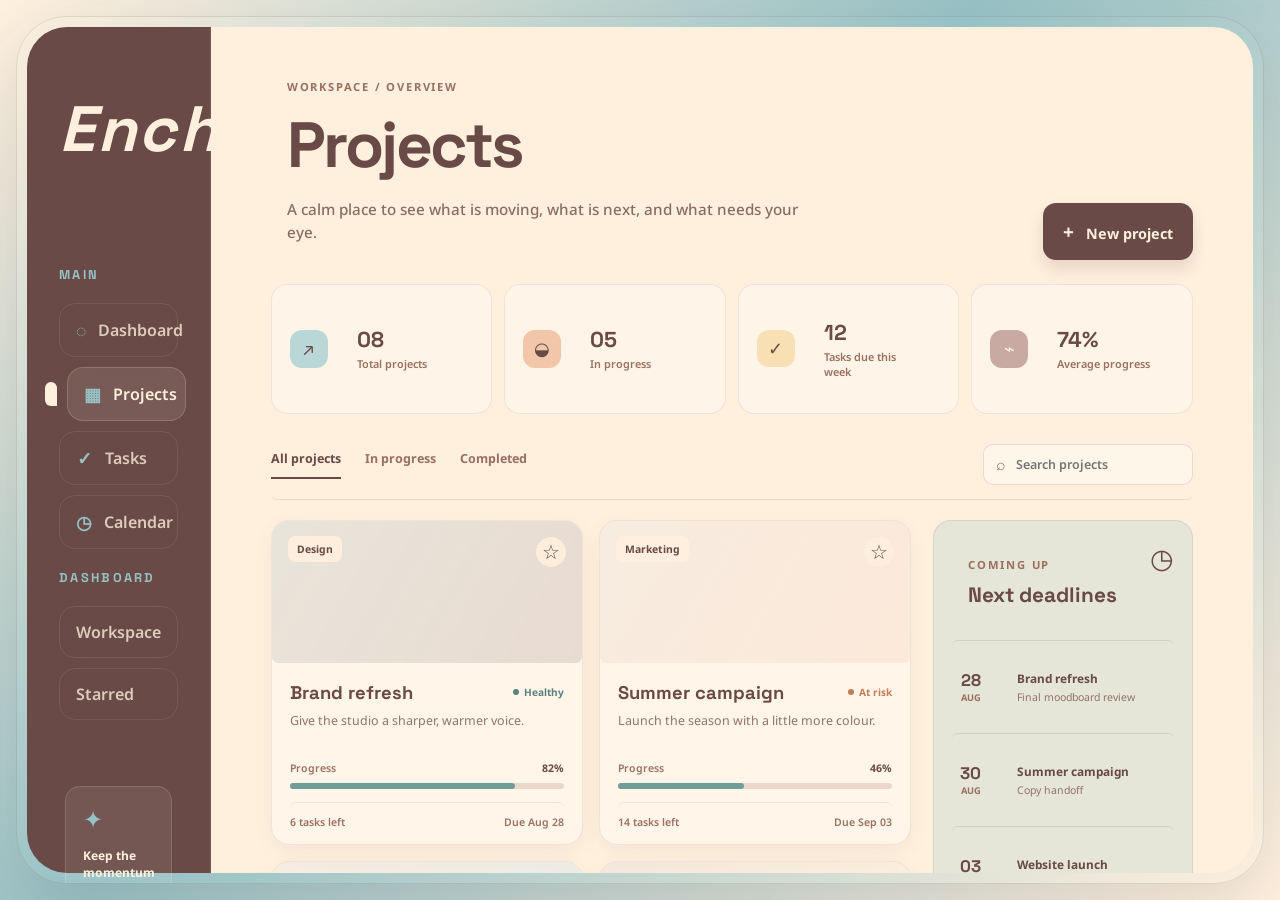
==== projects.html @ 4ddf8b1e "Completed skeleton projects page. Added some js transition effects." ====
<!doctype html>
<html lang="en">
  <head>
    <meta charset="UTF-8" />
    <meta name="viewport" content="width=device-width, initial-scale=1.0" />
    <link rel="stylesheet" type="text/css" href="css/style.css" />
    <link rel="preconnect" href="https://fonts.googleapis.com" />
    <link rel="preconnect" href="https://fonts.gstatic.com" crossorigin />
    <link
      href="https://fonts.googleapis.com/css2?family=Noto+Sans:wght@400;500;600;700&family=Space+Grotesk:wght@400;500;600;700&display=swap"
      rel="stylesheet"
    />
    <title>Projects | Enchante</title>
  </head>
  <body>
    <div class="full-container">
      <div class="nav-bar">
        <div class="logo">
          <h1>Enchante</h1>
        </div>

        <div class="main-navbar">
          <h2>Main</h2>
          <ul class="side-links">
            <li>
              <a href="index.html"><span>◌</span> Dashboard</a>
            </li>
            <li class="active">
              <a href="projects.html"><span>▦</span> Projects</a>
            </li>
            <li>
              <a href="#"><span>✓</span> Tasks</a>
            </li>
            <li>
              <a href="#"><span>◷</span> Calendar</a>
            </li>
          </ul>
          <h2>Dashboard</h2>
          <ul class="side-links">
            <li><a href="#">Workspace</a></li>
            <li><a href="#">Starred</a></li>
          </ul>
        </div>
        <div class="sidebar-note">
          <span class="note-mark">✦</span><strong>Keep the momentum</strong
          ><small>Three deadlines are coming up this week.</small>
        </div>
      </div>

      <main class="main-container projects-page">
        <header class="projects-header">
          <div>
            <p class="eyebrow">Workspace / Overview</p>
            <h1>Projects</h1>
            <p class="header-copy">
              A calm place to see what is moving, what is next, and what needs
              your eye.
            </p>
          </div>
          <button class="primary-action" type="button" id="new-project">
            <span>+</span> New project
          </button>
        </header>
        <section class="project-stats" aria-label="Project summary">
          <div class="stat-item">
            <span class="stat-icon teal">↗</span>
            <div><strong>08</strong><small>Total projects</small></div>
          </div>
          <div class="stat-item">
            <span class="stat-icon peach">◒</span>
            <div><strong>05</strong><small>In progress</small></div>
          </div>
          <div class="stat-item">
            <span class="stat-icon cream">✓</span>
            <div><strong>12</strong><small>Tasks due this week</small></div>
          </div>
          <div class="stat-item">
            <span class="stat-icon brown">⌁</span>
            <div><strong>74%</strong><small>Average progress</small></div>
          </div>
        </section>
        <div class="project-toolbar">
          <div class="filter-tabs" role="tablist" aria-label="Filter projects">
            <button
              class="filter-tab is-selected"
              data-filter="all"
              type="button"
            >
              All projects</button
            ><button class="filter-tab" data-filter="active" type="button">
              In progress</button
            ><button class="filter-tab" data-filter="completed" type="button">
              Completed
            </button>
          </div>
          <label class="search-box"
            ><span>⌕</span
            ><input
              id="project-search"
              type="search"
              placeholder="Search projects"
              aria-label="Search projects"
          /></label>
        </div>
        <div class="projects-layout">
          <section class="project-grid" id="project-grid" aria-label="Projects">
            <article
              class="project-card"
              data-status="active"
              data-name="Brand refresh"
            >
              <div class="card-image image-brand">
                <span class="card-tag">Design</span
                ><button
                  class="star-button"
                  type="button"
                  aria-label="Star Brand refresh"
                >
                  ☆
                </button>
              </div>
              <div class="card-content">
                <div class="card-title-row">
                  <h2>Brand refresh</h2>
                  <span class="health-dot healthy">Healthy</span>
                </div>
                <p>Give the studio a sharper, warmer voice.</p>
                <div class="progress-meta">
                  <span>Progress</span><strong>82%</strong>
                </div>
                <div class="progress-track">
                  <span style="width: 82%"></span>
                </div>
                <div class="card-footer">
                  <span>6 tasks left</span><span>Due Aug 28</span>
                </div>
              </div>
            </article>
            <article
              class="project-card"
              data-status="active"
              data-name="Summer campaign"
            >
              <div class="card-image image-summer">
                <span class="card-tag">Marketing</span
                ><button
                  class="star-button"
                  type="button"
                  aria-label="Star Summer campaign"
                >
                  ☆
                </button>
              </div>
              <div class="card-content">
                <div class="card-title-row">
                  <h2>Summer campaign</h2>
                  <span class="health-dot at-risk">At risk</span>
                </div>
                <p>Launch the season with a little more colour.</p>
                <div class="progress-meta">
                  <span>Progress</span><strong>46%</strong>
                </div>
                <div class="progress-track">
                  <span style="width: 46%"></span>
                </div>
                <div class="card-footer">
                  <span>14 tasks left</span><span>Due Sep 03</span>
                </div>
              </div>
            </article>
            <article
              class="project-card"
              data-status="completed"
              data-name="Team offsite"
            >
              <div class="card-image image-offsite">
                <span class="card-tag">Personal Project</span
                ><button
                  class="star-button"
                  type="button"
                  aria-label="Star Team offsite"
                >
                  ☆
                </button>
              </div>
              <div class="card-content">
                <div class="card-title-row">
                  <h2>Algorithm Visualiser</h2>
                  <span class="health-dot complete">Complete</span>
                </div>
                <p>A thoughtful day away from the usual desk.</p>
                <div class="progress-meta">
                  <span>Progress</span><strong>100%</strong>
                </div>
                <div class="progress-track">
                  <span style="width: 100%"></span>
                </div>
                <div class="card-footer">
                  <span>All tasks done</span><span>Finished Aug 12</span>
                </div>
              </div>
            </article>
            <article
              class="project-card"
              data-status="active"
              data-name="Website launch"
            >
              <div class="card-image image-web">
                <span class="card-tag">Product</span
                ><button
                  class="star-button"
                  type="button"
                  aria-label="Star Website launch"
                >
                  ☆
                </button>
              </div>
              <div class="card-content">
                <div class="card-title-row">
                  <h2>Website launch</h2>
                  <span class="health-dot healthy">Healthy</span>
                </div>
                <p>Make the new home for Enchante feel alive.</p>
                <div class="progress-meta">
                  <span>Progress</span><strong>68%</strong>
                </div>
                <div class="progress-track">
                  <span style="width: 68%"></span>
                </div>
                <div class="card-footer">
                  <span>9 tasks left</span><span>Due Sep 14</span>
                </div>
              </div>
            </article>
          </section>
          <aside class="deadline-panel">
            <div class="deadline-heading">
              <div>
                <p class="eyebrow">Coming up</p>
                <h2>Next deadlines</h2>
              </div>
              <span class="calendar-mark">◷</span>
            </div>
            <div class="deadline-item">
              <time>28 <small>Aug</small></time>
              <div>
                <strong>Brand refresh</strong>
                <span>Final moodboard review</span>
              </div>
            </div>
            <div class="deadline-item">
              <time>30 <small>Aug</small></time>
              <div>
                <strong>Summer campaign</strong>
                <span>Copy handoff</span>
              </div>
            </div>
            <div class="deadline-item">
              <time>03 <small>Sep</small></time>
              <div>
                <strong>Website launch</strong>
                <span>QA sign-off</span>
              </div>
            </div>
            <a class="calendar-link" href="#">Open calendar <span>→</span></a>
          </aside>
        </div>
      </main>
    </div>
    <script src="js/page-transition.js"></script>
    <script src="js/projects.js"></script>
  </body>
</html>
---- css/style.css ----
/* COLOURS */

:root {
    --page-bg-start: #fff0de;
    --page-bg-end: #96C1C5;
    --shell-bg: rgba(255, 240, 222, 0.58);
    --sidebar-start: #694a47;
    --sidebar-end: #694a47;
    --sidebar-accent: #96C1C5;
    --sidebar-text: #fff0de;
    --sidebar-muted: rgba(255, 240, 222, 0.78);
    --main-bg: #fff0de;
    --main-text: #694a47;
    --panel-lavender: linear-gradient(135deg, #96C1C5 0%, #fff0de 100%);
    --panel-sky: linear-gradient(135deg, #96C1C5 0%, #fff0de 100%);
    --panel-peach: linear-gradient(135deg, #fff0de 0%, #96C1C5 100%);
    --panel-mint: linear-gradient(135deg, #96C1C5 0%, #fff0de 100%);
    --panel-gold: linear-gradient(135deg, #fff0de 0%, #96C1C5 100%);
}

* {
    box-sizing: border-box;
}

body {
    background: linear-gradient(135deg, var(--page-bg-start) 0%, var(--page-bg-end) 45%, #fff0de 100%);
    font-family: "Space Grotesk", sans-serif;
    margin: 0;
    display: flex;
    justify-content: center;
    align-items: center;
    height: 100vh;
    overflow: hidden;
    color: var(--main-text);
}

h1 {
    margin: 10px 10px 0px 60px;
    font-size: 30px;
    color: var(--main-text);
    font-style: italic;
}

h2 {
    color: var(--main-text);
    margin: 0px 10px 40px 60px;
    font-size: 60px;
}
div {
    padding: 16px;
    border-radius: 6px;
    color: var(--main-text);
}

/* NAVIGATION BAR */

.nav-bar ul {
    list-style-type: none;
    margin: 0;
    padding: 0;
}

.nav-bar li {
    list-style: none;
    display: flex;
    flex-direction: column;
    gap: 10px;
    margin-bottom: 24px;
}

a {
    text-decoration: none;
}

.nav-bar {
    background: linear-gradient(180deg, var(--sidebar-start), var(--sidebar-end));
    flex: 0 0 15%;
    min-width: 0;
    display: flex;
    flex-direction: column;
    gap: 30px;
    border-radius: 40px 0 0 40px;
    border-right: 1px solid rgba(255, 240, 222, 0.08);
    box-shadow: inset -1px 0 0 rgba(255, 240, 222, 0.04);
    font-size: 1.5rem;
}

.nav-bar h1,
.nav-bar h2 {
    margin: 0;
    margin-bottom: 20px;
    color: var(--sidebar-text);
}

.nav-bar h1 {
    margin-top: 35px;
    margin-bottom: 30px;
    font-size: 4rem;
    line-height: 1.1;
    letter-spacing: 0.04em;
    padding: 0;
}

.nav-bar h2 {
    margin-top: 10px;
    font-size: 0.8rem;
    text-transform: uppercase;
    letter-spacing: 0.18em;
    color: var(--sidebar-accent);
}

.nav-bar a,
.nav-bar ul,
.nav-bar li {
    color: var(--sidebar-muted);
}

.nav-bar ul ul {
    display: block;
    width: 100%;
    background: rgba(255, 240, 222, 0.06);
    border: 1px solid rgba(255, 240, 222, 0.1);
    border-radius: 16px;
    padding: 14px 16px;
    color: var(--sidebar-muted);
    backdrop-filter: blur(10px);
    transition: transform 160ms ease, background-color 160ms ease, border-color 160ms ease;
}

.nav-bar ul {
    margin-bottom: 20px;
}

.nav-bar a {
    display: inline-block;
    margin-left: 10px;
    transition: all ease 0.3s;
}

.nav-bar a:hover {
    border-color: rgba(255, 240, 222, 0.18);
    transform: translateX(12px);
    font-weight: 700;
}

.nav-bar ul ul a {
    display: block;
    width: 100%;
    color: inherit;
    font-weight: 600;
}

.nav-bar img {
    width: 1vw;
    margin-right: 10px;
    border-radius: 50%;
    object-fit: cover;
}

.side-links { 
    margin: 0 0 20px; 
    padding: 0 22px; 
    list-style: none; 
}

.side-links li { 
    margin: 0 0 10px; 
    padding: 0; 
}

.side-links a { 
    display: flex; 
    align-items: center; 
    gap: 12px; 
    width: 100%;
    margin: 0; 
    position: relative;
    padding: 14px 16px; 
    border: 1px solid rgba(255, 240, 222, 0.1); 
    border-radius: 16px; 
    color: var(--sidebar-muted); 
    font: 600 .82rem "Noto Sans", sans-serif; 
    backdrop-filter: blur(10px);
    transition: transform 160ms ease, background-color 160ms ease, border-color 160ms ease;
    font-size: 1rem;
}

.side-links a span { 
    width: 17px; 
    color: #96c1c5; 
    font-size: 1.1rem; 
    text-align: center; 
}

.side-links a b { 
    margin-left: auto; 
    color: #96c1c5; 
    font-size: 1rem; 
}

.side-links li.active a,
.side-links a:hover { 
    border-color: rgba(255, 240, 222, .18); 
    background: rgba(255, 240, 222, .1);
    color: #fff0de; 
    transform: translateX(8px); 
}

.side-links li.active a::before {
    position: absolute;
    top: 50%;
    left: -23px;
    width: 12px;
    height: 24px;
    border-radius: 24px 24px 0;
    background: var(--sidebar-text);
    content: "";
    transform: translateY(-50%);
    animation: active-nav-indicator 280ms ease-out both;
}

@keyframes active-nav-indicator {
    from {
        opacity: 0;
        transform: translate(-8px, -50%);
    }
    to {
        opacity: 1;
        transform: translate(0, -50%);
    }
}

/* CONTAINERS */

.full-container {
    color: var(--main-text);
    display: flex;
    align-items: stretch;
    width: min(2500px, calc(100vw - 32px));
    height: min(1200px, calc(100vh - 32px));
    min-width: 0;
    min-height: 0;
    padding: 10px;
    border-radius: 50px;
    overflow: hidden;
    box-shadow: 0 25px 60px rgba(105, 74, 71, 0.12);
    border: 1px solid rgba(105, 74, 71, 0.15);
}

@keyframes page-enter {
    from {
        opacity: 0;
        transform: translateY(12px);
    }
    to {
        opacity: 1;
        transform: translateY(0);
    }
}

@keyframes page-exit {
    from {
        opacity: 1;
        transform: translateY(0);
    }
    to {
        opacity: 0;
        transform: translateY(-8px);
    }
}

@media (prefers-reduced-motion: reduce) {
    .main-container,
    body.is-leaving .main-container {
        animation: none;
    }
}

.main-container {
    background: linear-gradient(180deg, var(--main-bg) 0%, #fff0de 100%);
    flex: 1;
    min-width: 0;
    display: flex;
    flex-direction: column;
    border-radius: 0 40px 40px 0;
    min-height: 0;
    overflow-y: auto;
    overflow-x: hidden;
    scrollbar-width: none;
    -ms-overflow-style: none;
    animation: page-enter 420ms ease-out both;
}

body.is-leaving .main-container {
    animation: page-exit 220ms ease-in both;
}

.main-container::-webkit-scrollbar {
    display: none;
}

.content-page {
    display: flex;
    flex-direction: column;
    flex: none;
    min-height: 0;
    gap: 10px;
    padding-bottom: 16px;
}

/* PROJECTS IMAGE SCROLL */

.projects-scroll {
    display: flex;
    position: relative;
    align-items: stretch;
    overflow: hidden;
    margin-right: auto;
    margin-left: auto;
    background: var(--panel-lavender);
    height: 29vh;
    width: 95%;
    border-radius: 40px;
    margin-bottom: 30px;
    box-shadow: inset 0 1px 0 rgba(255, 240, 222, 0.35);
}

.projects-slide {
    position: absolute;
    inset: 0;
    width: 100%;
    height: 100%;
    object-fit: cover;
    opacity: 0;
    pointer-events: none;
    transform: translateX(15px);
    transition: opacity 550ms ease, transform 700ms ease;
}

.projects-slide.is-active {
    opacity: 1;
    pointer-events: auto;
    transform: scale(1);
}

.scroll-left,
.scroll-right {
    position: absolute;
    top: 50%;
    z-index: 1;
    display: grid;
    place-items: center;
    width: clamp(36px, 4vw, 52px);
    aspect-ratio: 1;
    padding: 0;
    border: 1px solid rgba(255, 240, 222, 0.75);
    border-radius: 50%;
    background: rgba(105, 74, 71, 0.82);
    box-shadow: 0 8px 18px rgba(105, 74, 71, 0.22);
    color: #fff0de;
    cursor: pointer;
    transform: translateY(-50%);
    transition: background-color 160ms ease, box-shadow 160ms ease, transform 160ms ease;
}

.scroll-left {
    left: 18px;
}

.scroll-right {
    right: 18px;
}

.scroll-left::before,
.scroll-right::before {
    width: 10px;
    height: 10px;
    border-top: 2px solid currentColor;
    border-right: 2px solid currentColor;
    content: "";
}

.scroll-left::before {
    transform: translateX(2px) rotate(-135deg);
}

.scroll-right::before {
    transform: translateX(-2px) rotate(45deg);
}

.scroll-left:hover,
.scroll-right:hover {
    background: #694a47;
    box-shadow: 0 10px 22px rgba(105, 74, 71, 0.32);
    transform: translateY(-50%) scale(1.06);
}

.scroll-left:focus-visible,
.scroll-right:focus-visible {
    outline: 3px solid #96c1c5;
    outline-offset: 3px;
}

.activity-bar {
    display: flex;
    margin-right: auto;
    margin-left: auto;
    height: 50vh;
    width: 95%;
    border-radius: 40px;
    margin-bottom: 30px;
}

.task-list {
    display: flex;
    margin-right: 70px;
    margin-left: auto;
    background: var(--panel-peach);
    width: 25%;
    min-height: 0;
    border-radius: 40px;
    box-shadow: inset 0 1px 0 rgba(255, 240, 222, 0.35);
}

.productivity {
    display: flex;
    margin-right: auto;
    margin-left: auto;
    background: var(--panel-mint);
    width: 95%;
    min-height: 0;
    border-radius: 40px;
    box-shadow: inset 0 1px 0 rgba(255, 255, 255, 0.35);
}

/*PROJECTS*/

.project-progress {
    display: flex;
    justify-content: center;
    align-items: center;
    gap: 30px;
    margin-right: auto;
    margin-left: auto;
    margin-bottom: 30px;
    background: var(--panel-sky);
    height: 42vh;
    width: 95%;
    min-height: 0;
    border-radius: 40px;
    box-shadow: inset 0 1px 0 rgba(255, 255, 255, 0.35);
}

.projects {
    width: 45%;
    height: 100%;
    min-width: 0;
    display: flex;
    flex-direction: column;
    align-items: center;
    justify-content: center;
    border-radius: 25px;
    margin: 0;
}

.projects-list {
    display: flex;
    flex: 1;
    justify-content: center;
    align-items: center;
    gap: 20px;
    margin: 0 auto;
    width: 100%;
    height: 100%;
    min-height: 0;
    min-width: 0;
    padding: 20px;
    overflow: visible;
}

.project {
    flex: 1 1 0;
    min-width: 0;
    height: 100%;
    position: relative;
    left: 0px;
    background: rgba(255, 240, 222, 0.35);
    border-radius: 24px;
    backdrop-filter: blur(12px);
    transition: 0.5s ease-in-out;
    padding: 5px;
}

.project:not(:first-child){
    margin-left: -50px;
}

.project:hover {
    transform: translateY(-20px);
}

.project:hover ~ .project {
    left: 50px;
}

.project img {
    width: 100%;
    height: 100%;
    display: block;
    border-radius: inherit;
    object-fit: cover;
}

.view-more {
    background-color: #694a47;
    border: none;
    border-radius: 25px;
    width: 100%;
    color: #fff0de;
    padding: 15px 32px;
    text-align: center;
    text-decoration: none;
    display: inline-block;
    font-size: 16px;
    cursor: pointer;
    transition: 0.8s;
}

.view-more:hover {
    transform: scale(1.05);
}

/*CALENDAR*/

.calendar {
    background-color: #96c1c595;
    width: 85%;
    height: 100%;
    display: flex;
    flex-direction: column;
    align-items: stretch;
    gap: 8px;
    min-width: 0;
    overflow: hidden;
    border-radius: 25px;
    backdrop-filter: blur(100px);
    box-shadow: 0 2px 8px rgba(0, 0, 0, 0.1);
}

.calendar h2 {
        margin: 0;
        padding: 4px 8px 0;
        font-size: clamp(22px, 2vw, 30px);
        line-height: 1.1;
}

.calendar-header {
        display: flex;
        justify-content: space-between;
        align-items: center;
        gap: 12px;
        padding: 4px 8px 10px;
}

.calendar-header button {
        display: grid;
        place-items: center;
        width: 34px;
        height: 34px;
        padding: 0;
        border: 1px solid rgba(105, 74, 71, 0.25);
        border-radius: 50%;
        background-color: rgba(255, 240, 222, 0.5);
        color: var(--main-text);
        font-size: 1.5em;
        line-height: 1;
        cursor: pointer;
        transition: background-color 160ms ease, transform 160ms ease;
}

.calendar-header button:hover {
        background-color: #fff0de;
        transform: scale(1.08);
}

.calendar-header button:focus-visible {
        outline: 3px solid #96c1c5;
        outline-offset: 2px;
}

#month-year {
        flex: 1;
        color: var(--main-text);
        font-size: 1.2em;
        font-weight: bold;
        text-align: center;
}

.calendar-body {
        flex: 1;
        min-height: 0;
        display: flex;
        flex-direction: column;
        gap: 4px;
}

.calendar-weekdays,
.calendar-dates {
        display: grid;
        grid-template-columns: repeat(7, minmax(0, 1fr));
        gap: 4px;
}

.calendar-weekdays {
        color: var(--main-text);
}

.calendar-weekdays div,
.calendar-dates div {
        display: grid;
        place-items: center;
        min-width: 0;
        min-height: 32px;
        padding: 4px;
        text-align: center;
}

.calendar-weekdays div {
        font-size: 0.75rem;
        font-weight: bold;
        text-transform: uppercase;
}

.calendar-dates div {
        border-radius: 9999px;
        color: var(--main-text);
        cursor: pointer;
        transition: background-color 160ms ease, color 160ms ease, transform 160ms ease;
}

.calendar-dates div:hover {
        background-color: rgba(255, 240, 222, 0.7);
        transform: scale(1.08);
        font-weight: bold;
}

.current-date {
        background-color: #694a47;
        color: #fff0de !important;
}

/* PROJECTS PAGE */
.projects-page {  
    padding: 36px clamp(28px, 5vw, 60px) 42px;
}

.projects-header { 
    display: flex; 
    align-items: flex-end; 
    justify-content: space-between; 
    gap: 20px;
    padding: 0 0 24px;
}

.projects-header h1 { 
    margin: 0; 
    font-size: clamp(42px, 5vw, 68px); 
    font-style: normal; 
    letter-spacing: -0.04em; 
}

.eyebrow {
    margin: 0 0 10px; 
    color: #9a7060; 
    font: 700 0.7rem "Noto Sans", sans-serif; 
    letter-spacing: 0.16em; 
    text-transform: uppercase; 
}

.header-copy { 
    max-width: 540px; 
    margin: 12px 0 0; 
    color: #8b6c62; 
    font: 500 0.95rem "Noto Sans", sans-serif; 
    line-height: 1.5; 
}

.primary-action {
    border: 0;
    border-radius: 13px;
    padding: 15px 20px;
    background: #694a47;
    color: #fff0de;
    font: 700 0.9rem "Noto Sans", sans-serif;
    cursor: pointer;
    box-shadow: 0 9px 16px rgba(105, 74, 71, 0.16);
    transition: transform 160ms ease, background-color 160ms ease;
}

.primary-action span {
    margin-right: 8px;
    font-size: 1.2rem;
}

.primary-action:hover {
    background: #4f3836;
    transform: translateY(-2px);
}

.project-stats {
    display: grid;
    grid-template-columns: repeat(4, 1fr);
    gap: 12px;
    padding: 0;
}

.stat-item {
    display: flex;
    align-items: center;
    gap: 13px;
    min-width: 0;
    padding: 18px;
    border: 1px solid rgba(105, 74, 71, 0.1);
    border-radius: 16px;
    background: rgba(255, 255, 255, 0.3);
}

.stat-icon {
    display: grid;
    place-items: center;
    width: 38px;
    aspect-ratio: 1;
    border-radius: 12px;
    font-size: 1.15rem;
}

.stat-icon.teal { background: #b8d7d6; }
.stat-icon.peach { background: #f1c6a9; }
.stat-icon.cream { background: #f8dfb4; }
.stat-icon.brown { background: #c8aaa2; color: #fff0de; }

.stat-item strong {
    display: block;
    font-size: 1.35rem;
}

.stat-item small {
    display: block;
    margin-top: 3px;
    color: #9a7060;
    font: 600 0.68rem "Noto Sans", sans-serif;
}

.project-toolbar {
    display: flex;
    align-items: center;
    justify-content: space-between;
    gap: 20px;
    margin-top: 30px;
    padding: 0 0 14px;
    border-bottom: 1px solid rgba(105, 74, 71, 0.14);
}

.filter-tabs {
    display: flex;
    gap: 24px;
    padding: 0;
}

.filter-tab {
    padding: 0 0 10px;
    border: 0;
    border-bottom: 2px solid transparent;
    background: transparent;
    color: #9a7060;
    font: 700 0.78rem "Noto Sans", sans-serif;
    cursor: pointer;
}

.filter-tab.is-selected {
    border-color: #694a47;
    color: #694a47;
}

.search-box {
    display: flex;
    align-items: center;
    gap: 8px;
    width: 210px;
    padding: 9px 12px;
    border: 1px solid rgba(105, 74, 71, 0.16);
    border-radius: 10px;
    background: rgba(255, 255, 255, 0.38);
    color: #9a7060;
}

.search-box input {
    width: 100%;
    border: 0;
    outline: 0;
    background: transparent;
    color: #694a47;
    font: 600 0.78rem "Noto Sans", sans-serif;
}

.projects-layout {
    display: grid;
    grid-template-columns: minmax(0, 1fr) 260px;
    gap: 22px;
    padding: 20px 0 0;
}

.project-grid {
    display: grid;
    grid-template-columns: repeat(2, minmax(0, 1fr));
    gap: 16px;
    padding: 0;
}

.project-card {
    overflow: hidden;
    padding: 0;
    border: 1px solid rgba(105, 74, 71, 0.1);
    border-radius: 18px;
    background: rgba(255, 255, 255, 0.34);
    box-shadow: 0 7px 20px rgba(105, 74, 71, 0.06);
    transition: transform 180ms ease, box-shadow 180ms ease;
}

.project-card:hover {
    transform: translateY(-4px);
    box-shadow: 0 14px 26px rgba(105, 74, 71, 0.12);
}

.project-card.is-hidden { display: none; }

.card-image { 
    position: relative; 
    height: 142px; 
    padding: 16px; 
    background-position: center; 
    background-size: cover; 
}

.image-brand { background-image: linear-gradient(120deg, rgba(32,81,83,.1), rgba(105,74,71,.15)), url("https://i.pinimg.com/1200x/4d/a8/8a/4da88ac28f09584d862c5d58a4914dc8.jpg"); }

.image-summer { background-image: linear-gradient(120deg, rgba(105,74,71,.05), rgba(241,198,169,.25)), url("https://i.pinimg.com/1200x/3f/1d/a2/3f1da28095b03da87e88a4c08e116edd.jpg"); }

.image-offsite { background-image: linear-gradient(120deg, rgba(105,74,71,.05), rgba(184,215,214,.3)), url("https://i.pinimg.com/1200x/da/d6/c2/dad6c23134a8ae50de1480d352b40e4c.jpg"); }

.image-web { background-image: linear-gradient(120deg, rgba(105,74,71,.08), rgba(248,223,180,.25)), url("https://i.pinimg.com/1200x/86/73/c0/8673c0c52bfc2dbbfa73da1199c4f0ef.jpg"); }

.card-tag { 
    padding: 6px 9px; 
    border-radius: 7px; 
    background: rgba(255,240,222,.9); 
    color: #694a47; 
    font: 700 .65rem "Noto Sans",sans-serif; 
}

.star-button { 
    float: right; 
    width: 30px; 
    aspect-ratio: 1; 
    padding: 0; 
    border: 0; 
    border-radius: 50%; 
    background: rgba(255,240,222,.88); 
    color: #694a47; 
    font-size: 1.25rem; 
    cursor: pointer; 
}

.star-button.is-starred { color: #c77b4c; }

.card-content { 
    padding: 18px 18px 15px; 
}

.card-title-row { 
    display: flex; 
    align-items: center; 
    justify-content: space-between; 
    gap: 8px; 
    padding: 0; 
}

.card-title-row h2 { 
    margin: 0; 
    font-size: 1.15rem; 
}

.card-content p { 
    min-height: 34px; 
    margin: 8px 0 15px; 
    color: #92746a; 
    font: .78rem/1.45 "Noto Sans", sans-serif; 
}

.health-dot { 
    color: #5a827b; 
    font: 700 .63rem "Noto Sans", sans-serif; 
}

.health-dot::before { 
    display: inline-block; 
    width: 6px; 
    height: 6px; 
    margin: 0 5px 1px 0; 
    border-radius: 50%; 
    background: currentColor; 
    content: ""; 
}

.at-risk { 
    color: #c57b55; 
}

.complete { 
    color: #7d6b93; 
}
.progress-meta, 
.card-footer { 
    display: flex; 
    justify-content: space-between; 
    padding: 0; 
    color: #9a7060; 
    font: 600 .66rem "Noto Sans", sans-serif; 
}

.progress-meta strong { 
    color: #694a47; 
}

.progress-track { 
    height: 6px; 
    margin: 8px 0 13px; 
    padding: 0; 
    border-radius: 99px; 
    background: #ead9ca; 
}

.progress-track span { 
    display: block; 
    height: 100%; 
    border-radius: inherit; 
    background: #6f9e99; 
}

.card-footer { 
    border-top: 1px solid rgba(105,74,71,.1); 
    padding-top: 12px; 
}

.deadline-panel {
    align-self: start;
    padding: 20px 18px;
    border: 1px solid rgba(105, 74, 71, .12);
    border-radius: 18px;
    background: rgba(150, 193, 197, .25);
}

.deadline-heading { 
    display: flex; 
    justify-content: space-between; 
    align-items: flex-start; 
    padding: 0 0 16px; 
}

.deadline-heading h2 { 
    margin: 0; 
    font-size: 1.3rem; 
}

.calendar-mark { 
    font-size: 1.7rem; 
}

.deadline-item { 
    display: flex; 
    align-items: center; 
    gap: 12px; 
    padding: 13px 0; 
    border-top: 1px solid rgba(105, 74, 71, .13); 
}

.deadline-item time { 
    width: 37px; 
    color: #694a47; 
    font-size: 1.05rem; 
    font-weight: 700; 
    text-align: center; 
}

.deadline-item time small { 
    display: block; 
    color: #9a7060; 
    font: 700 .58rem "Noto Sans", sans-serif; 
    text-transform: uppercase; 
}

.deadline-item strong, 
.deadline-item span { 
    display: block; 
}

.deadline-item strong { 
    font: 700 .74rem "Noto Sans", sans-serif; 
}

.deadline-item span { 
    margin-top: 4px; 
    color: #92746a; 
    font: .66rem "Noto Sans", sans-serif; 
}

.calendar-link { 
    display: flex; 
    justify-content: space-between; 
    margin-top: 9px; 
    padding: 11px 0 0; 
    border-top: 1px solid rgba(105, 74, 71, .13); 
    color: #694a47; 
    font: 700 .72rem "Noto Sans", sans-serif; 
}

.sidebar-note { 
    margin: auto 22px 22px; 
    padding: 17px; 
    border: 1px solid rgba(255, 240, 222, .15); 
    border-radius: 15px; 
    background: rgba(255, 240, 222, .08); 
    color: #fff0de; 
}

.sidebar-note strong, 
.sidebar-note small { 
    display: block; 
}

.sidebar-note strong { 
    font: 700 .75rem "Noto Sans", sans-serif; 
}

.sidebar-note small { 
    margin-top: 8px; 
    color: var(--sidebar-muted); 
    font: .66rem/1.4 "Noto Sans", sans-serif; 
}

.note-mark { 
    display: block; 
    margin-bottom: 12px; 
    color: #96c1c5; 
}


@media (max-width: 900px) {
    .nav-bar { flex-basis: 190px; }
    .projects-layout { grid-template-columns: 1fr; }
    .deadline-panel { display: none; }
}

@media (max-width: 620px) {
    body { height: auto; min-height: 100vh; overflow: auto; align-items: flex-start; }
    .full-container { width: 100%; min-height: 100vh; height: auto; padding: 0; border: 0; border-radius: 0; }
    .nav-bar { display: none; }
    .main-container { min-height: 100vh; border-radius: 0; }
    .projects-page { padding: 30px 18px 40px; }
    .projects-header { align-items: flex-start; flex-direction: column; }
    .projects-header h1 { font-size: 48px; }
    .primary-action { width: 100%; }
    .project-stats { grid-template-columns: repeat(2, 1fr); }
    .stat-item { padding: 13px 11px; }
    .stat-item small { font-size: .59rem; }
    .project-toolbar { align-items: stretch; flex-direction: column-reverse; margin-top: 30px; }
    .search-box { width: 100%; }
    .filter-tabs { justify-content: space-between; gap: 8px; }
    .filter-tab { font-size: .7rem; }
    .project-grid { grid-template-columns: 1fr; }
}
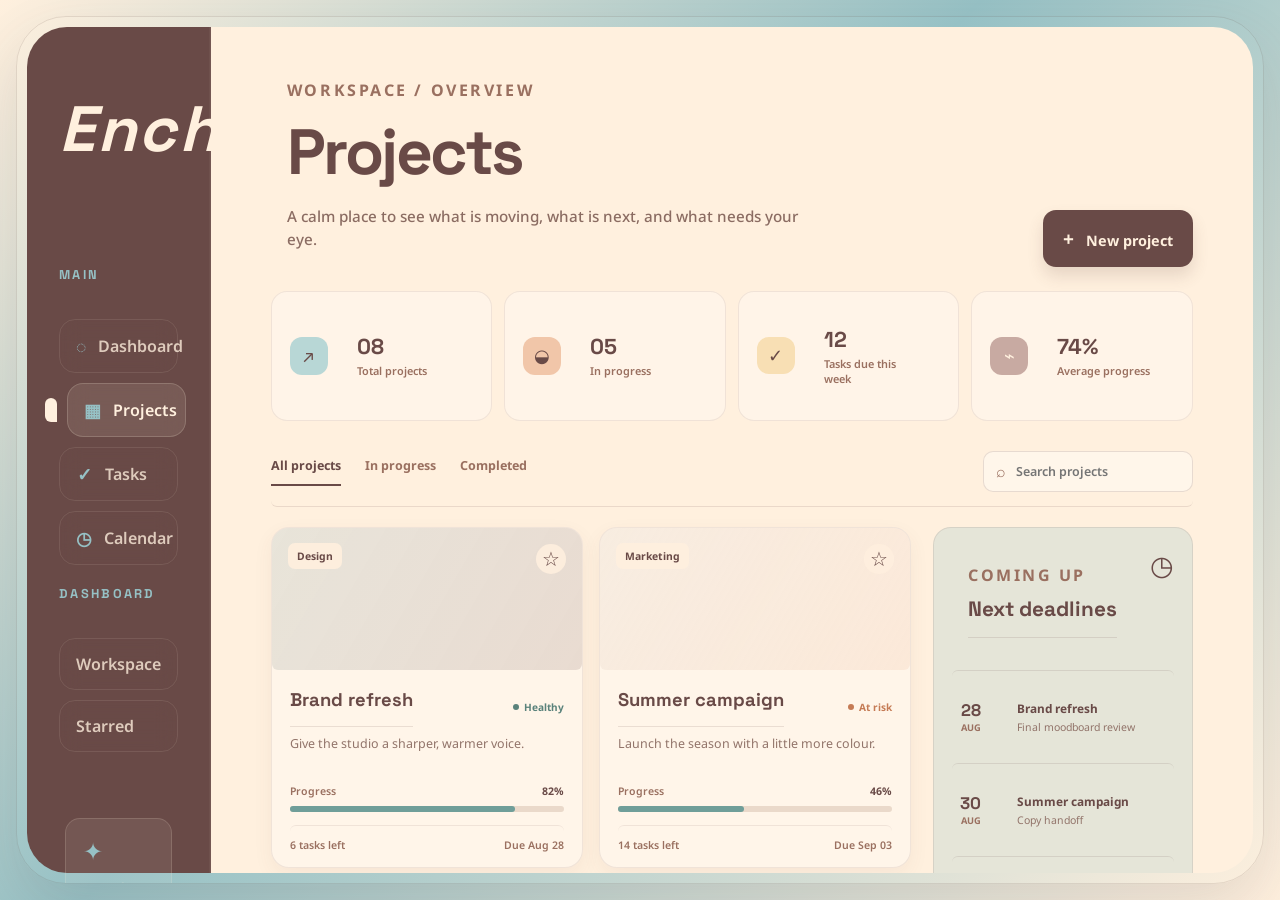
==== commit e54c685d: "Began project skeleton." ====
--- a/projects.html
+++ b/projects.html
@@ -1,273 +1,231 @@
 <!doctype html>
 <html lang="en">
-  <head>
+
+<head>
     <meta charset="UTF-8" />
     <meta name="viewport" content="width=device-width, initial-scale=1.0" />
     <link rel="stylesheet" type="text/css" href="css/style.css" />
     <link rel="preconnect" href="https://fonts.googleapis.com" />
     <link rel="preconnect" href="https://fonts.gstatic.com" crossorigin />
     <link
-      href="https://fonts.googleapis.com/css2?family=Noto+Sans:wght@400;500;600;700&family=Space+Grotesk:wght@400;500;600;700&display=swap"
-      rel="stylesheet"
-    />
+        href="https://fonts.googleapis.com/css2?family=Noto+Sans:wght@400;500;600;700&family=Space+Grotesk:wght@400;500;600;700&display=swap"
+        rel="stylesheet" />
     <title>Projects | Enchante</title>
-  </head>
-  <body>
+</head>
+
+<body>
     <div class="full-container">
-      <div class="nav-bar">
-        <div class="logo">
-          <h1>Enchante</h1>
+        <div class="nav-bar">
+            <div class="logo">
+                <h1>Enchante</h1>
+            </div>
+
+            <div class="main-navbar">
+                <h2>Main</h2>
+                <ul class="side-links">
+                    <li>
+                        <a href="index.html"><span>◌</span> Dashboard</a>
+                    </li>
+                    <li class="active">
+                        <a href="projects.html"><span>▦</span> Projects</a>
+                    </li>
+                    <li>
+                        <a href="#"><span>✓</span> Tasks</a>
+                    </li>
+                    <li>
+                        <a href="#"><span>◷</span> Calendar</a>
+                    </li>
+                </ul>
+                <h2>Dashboard</h2>
+                <ul class="side-links">
+                    <li><a href="#">Workspace</a></li>
+                    <li><a href="#">Starred</a></li>
+                </ul>
+            </div>
+            <div class="sidebar-note">
+                <span class="note-mark">✦</span><strong>Keep the momentum</strong><small>Three deadlines are coming up
+                    this week.</small>
+            </div>
         </div>
 
-        <div class="main-navbar">
-          <h2>Main</h2>
-          <ul class="side-links">
-            <li>
-              <a href="index.html"><span>◌</span> Dashboard</a>
-            </li>
-            <li class="active">
-              <a href="projects.html"><span>▦</span> Projects</a>
-            </li>
-            <li>
-              <a href="#"><span>✓</span> Tasks</a>
-            </li>
-            <li>
-              <a href="#"><span>◷</span> Calendar</a>
-            </li>
-          </ul>
-          <h2>Dashboard</h2>
-          <ul class="side-links">
-            <li><a href="#">Workspace</a></li>
-            <li><a href="#">Starred</a></li>
-          </ul>
-        </div>
-        <div class="sidebar-note">
-          <span class="note-mark">✦</span><strong>Keep the momentum</strong
-          ><small>Three deadlines are coming up this week.</small>
-        </div>
-      </div>
-
-      <main class="main-container projects-page">
-        <header class="projects-header">
-          <div>
-            <p class="eyebrow">Workspace / Overview</p>
-            <h1>Projects</h1>
-            <p class="header-copy">
-              A calm place to see what is moving, what is next, and what needs
-              your eye.
-            </p>
-          </div>
-          <button class="primary-action" type="button" id="new-project">
-            <span>+</span> New project
-          </button>
-        </header>
-        <section class="project-stats" aria-label="Project summary">
-          <div class="stat-item">
-            <span class="stat-icon teal">↗</span>
-            <div><strong>08</strong><small>Total projects</small></div>
-          </div>
-          <div class="stat-item">
-            <span class="stat-icon peach">◒</span>
-            <div><strong>05</strong><small>In progress</small></div>
-          </div>
-          <div class="stat-item">
-            <span class="stat-icon cream">✓</span>
-            <div><strong>12</strong><small>Tasks due this week</small></div>
-          </div>
-          <div class="stat-item">
-            <span class="stat-icon brown">⌁</span>
-            <div><strong>74%</strong><small>Average progress</small></div>
-          </div>
-        </section>
-        <div class="project-toolbar">
-          <div class="filter-tabs" role="tablist" aria-label="Filter projects">
-            <button
-              class="filter-tab is-selected"
-              data-filter="all"
-              type="button"
-            >
-              All projects</button
-            ><button class="filter-tab" data-filter="active" type="button">
-              In progress</button
-            ><button class="filter-tab" data-filter="completed" type="button">
-              Completed
-            </button>
-          </div>
-          <label class="search-box"
-            ><span>⌕</span
-            ><input
-              id="project-search"
-              type="search"
-              placeholder="Search projects"
-              aria-label="Search projects"
-          /></label>
-        </div>
-        <div class="projects-layout">
-          <section class="project-grid" id="project-grid" aria-label="Projects">
-            <article
-              class="project-card"
-              data-status="active"
-              data-name="Brand refresh"
-            >
-              <div class="card-image image-brand">
-                <span class="card-tag">Design</span
-                ><button
-                  class="star-button"
-                  type="button"
-                  aria-label="Star Brand refresh"
-                >
-                  ☆
+        <main class="main-container projects-page">
+            <header class="projects-header">
+                <div>
+                    <p class="eyebrow">Workspace / Overview</p>
+                    <h1>Projects</h1>
+                    <p class="header-copy">
+                        A calm place to see what is moving, what is next, and what needs
+                        your eye.
+                    </p>
+                </div>
+                <button class="primary-action" type="button" id="new-project">
+                    <span>+</span> New project
                 </button>
-              </div>
-              <div class="card-content">
-                <div class="card-title-row">
-                  <h2>Brand refresh</h2>
-                  <span class="health-dot healthy">Healthy</span>
-                </div>
-                <p>Give the studio a sharper, warmer voice.</p>
-                <div class="progress-meta">
-                  <span>Progress</span><strong>82%</strong>
-                </div>
-                <div class="progress-track">
-                  <span style="width: 82%"></span>
-                </div>
-                <div class="card-footer">
-                  <span>6 tasks left</span><span>Due Aug 28</span>
-                </div>
-              </div>
-            </article>
-            <article
-              class="project-card"
-              data-status="active"
-              data-name="Summer campaign"
-            >
-              <div class="card-image image-summer">
-                <span class="card-tag">Marketing</span
-                ><button
-                  class="star-button"
-                  type="button"
-                  aria-label="Star Summer campaign"
-                >
-                  ☆
-                </button>
-              </div>
-              <div class="card-content">
-                <div class="card-title-row">
-                  <h2>Summer campaign</h2>
-                  <span class="health-dot at-risk">At risk</span>
-                </div>
-                <p>Launch the season with a little more colour.</p>
-                <div class="progress-meta">
-                  <span>Progress</span><strong>46%</strong>
-                </div>
-                <div class="progress-track">
-                  <span style="width: 46%"></span>
-                </div>
-                <div class="card-footer">
-                  <span>14 tasks left</span><span>Due Sep 03</span>
-                </div>
-              </div>
-            </article>
-            <article
-              class="project-card"
-              data-status="completed"
-              data-name="Team offsite"
-            >
-              <div class="card-image image-offsite">
-                <span class="card-tag">Personal Project</span
-                ><button
-                  class="star-button"
-                  type="button"
-                  aria-label="Star Team offsite"
-                >
-                  ☆
-                </button>
-              </div>
-              <div class="card-content">
-                <div class="card-title-row">
-                  <h2>Algorithm Visualiser</h2>
-                  <span class="health-dot complete">Complete</span>
-                </div>
-                <p>A thoughtful day away from the usual desk.</p>
-                <div class="progress-meta">
-                  <span>Progress</span><strong>100%</strong>
-                </div>
-                <div class="progress-track">
-                  <span style="width: 100%"></span>
-                </div>
-                <div class="card-footer">
-                  <span>All tasks done</span><span>Finished Aug 12</span>
-                </div>
-              </div>
-            </article>
-            <article
-              class="project-card"
-              data-status="active"
-              data-name="Website launch"
-            >
-              <div class="card-image image-web">
-                <span class="card-tag">Product</span
-                ><button
-                  class="star-button"
-                  type="button"
-                  aria-label="Star Website launch"
-                >
-                  ☆
-                </button>
-              </div>
-              <div class="card-content">
-                <div class="card-title-row">
-                  <h2>Website launch</h2>
-                  <span class="health-dot healthy">Healthy</span>
-                </div>
-                <p>Make the new home for Enchante feel alive.</p>
-                <div class="progress-meta">
-                  <span>Progress</span><strong>68%</strong>
-                </div>
-                <div class="progress-track">
-                  <span style="width: 68%"></span>
-                </div>
-                <div class="card-footer">
-                  <span>9 tasks left</span><span>Due Sep 14</span>
-                </div>
-              </div>
-            </article>
-          </section>
-          <aside class="deadline-panel">
-            <div class="deadline-heading">
-              <div>
-                <p class="eyebrow">Coming up</p>
-                <h2>Next deadlines</h2>
-              </div>
-              <span class="calendar-mark">◷</span>
-            </div>
-            <div class="deadline-item">
-              <time>28 <small>Aug</small></time>
-              <div>
-                <strong>Brand refresh</strong>
-                <span>Final moodboard review</span>
-              </div>
-            </div>
-            <div class="deadline-item">
-              <time>30 <small>Aug</small></time>
-              <div>
-                <strong>Summer campaign</strong>
-                <span>Copy handoff</span>
-              </div>
-            </div>
-            <div class="deadline-item">
-              <time>03 <small>Sep</small></time>
-              <div>
-                <strong>Website launch</strong>
-                <span>QA sign-off</span>
-              </div>
-            </div>
-            <a class="calendar-link" href="#">Open calendar <span>→</span></a>
-          </aside>
-        </div>
-      </main>
+            </header>
+            <section class="project-stats" aria-label="Project summary">
+                <div class="stat-item">
+                    <span class="stat-icon teal">↗</span>
+                    <div><strong>08</strong><small>Total projects</small></div>
+                </div>
+                <div class="stat-item">
+                    <span class="stat-icon peach">◒</span>
+                    <div><strong>05</strong><small>In progress</small></div>
+                </div>
+                <div class="stat-item">
+                    <span class="stat-icon cream">✓</span>
+                    <div><strong>12</strong><small>Tasks due this week</small></div>
+                </div>
+                <div class="stat-item">
+                    <span class="stat-icon brown">⌁</span>
+                    <div><strong>74%</strong><small>Average progress</small></div>
+                </div>
+            </section>
+            <div class="project-toolbar">
+                <div class="filter-tabs" role="tablist" aria-label="Filter projects">
+                    <button class="filter-tab is-selected" data-filter="all" type="button">
+                        All projects</button><button class="filter-tab" data-filter="active" type="button">
+                        In progress</button><button class="filter-tab" data-filter="completed" type="button">
+                        Completed
+                    </button>
+                </div>
+                <label class="search-box"><span>⌕</span><input id="project-search" type="search"
+                        placeholder="Search projects" aria-label="Search projects" /></label>
+            </div>
+            <div class="projects-layout">
+                <section class="project-grid" id="project-grid" aria-label="Projects">
+                    <article class="project-card" data-status="active" data-name="Brand refresh">
+                        <div class="card-image image-brand">
+                            <span class="card-tag">Design</span><button class="star-button" type="button"
+                                aria-label="Star Brand refresh">
+                                ☆
+                            </button>
+                        </div>
+                        <div class="card-content">
+                            <div class="card-title-row">
+                                <h2>Brand refresh</h2>
+                                <span class="health-dot healthy">Healthy</span>
+                            </div>
+                            <p>Give the studio a sharper, warmer voice.</p>
+                            <div class="progress-meta">
+                                <span>Progress</span><strong>82%</strong>
+                            </div>
+                            <div class="progress-track">
+                                <span style="width: 82%"></span>
+                            </div>
+                            <div class="card-footer">
+                                <span>6 tasks left</span><span>Due Aug 28</span>
+                            </div>
+                        </div>
+                    </article>
+                    <article class="project-card" data-status="active" data-name="Summer campaign">
+                        <div class="card-image image-summer">
+                            <span class="card-tag">Marketing</span><button class="star-button" type="button"
+                                aria-label="Star Summer campaign">
+                                ☆
+                            </button>
+                        </div>
+                        <div class="card-content">
+                            <div class="card-title-row">
+                                <h2>Summer campaign</h2>
+                                <span class="health-dot at-risk">At risk</span>
+                            </div>
+                            <p>Launch the season with a little more colour.</p>
+                            <div class="progress-meta">
+                                <span>Progress</span><strong>46%</strong>
+                            </div>
+                            <div class="progress-track">
+                                <span style="width: 46%"></span>
+                            </div>
+                            <div class="card-footer">
+                                <span>14 tasks left</span><span>Due Sep 03</span>
+                            </div>
+                        </div>
+                    </article>
+                    <article class="project-card" data-status="completed" data-name="Team offsite">
+                        <div class="card-image image-offsite">
+                            <span class="card-tag">Personal Project</span><button class="star-button" type="button"
+                                aria-label="Star Team offsite">
+                                ☆
+                            </button>
+                        </div>
+                        <div class="card-content">
+                            <div class="card-title-row">
+                                <h2>Algorithm Visualiser</h2>
+                                <span class="health-dot complete">Complete</span>
+                            </div>
+                            <p>A thoughtful day away from the usual desk.</p>
+                            <div class="progress-meta">
+                                <span>Progress</span><strong>100%</strong>
+                            </div>
+                            <div class="progress-track">
+                                <span style="width: 100%"></span>
+                            </div>
+                            <div class="card-footer">
+                                <span>All tasks done</span><span>Finished Aug 12</span>
+                            </div>
+                        </div>
+                    </article>
+                    <article class="project-card" data-status="active" data-name="Website launch">
+                        <div class="card-image image-web">
+                            <span class="card-tag">Product</span><button class="star-button" type="button"
+                                aria-label="Star Website launch">
+                                ☆
+                            </button>
+                        </div>
+                        <div class="card-content">
+                            <div class="card-title-row">
+                                <h2>Website launch</h2>
+                                <span class="health-dot healthy">Healthy</span>
+                            </div>
+                            <p>Make the new home for Enchante feel alive.</p>
+                            <div class="progress-meta">
+                                <span>Progress</span><strong>68%</strong>
+                            </div>
+                            <div class="progress-track">
+                                <span style="width: 68%"></span>
+                            </div>
+                            <div class="card-footer">
+                                <span>9 tasks left</span><span>Due Sep 14</span>
+                            </div>
+                        </div>
+                    </article>
+                </section>
+                <aside class="deadline-panel">
+                    <div class="deadline-heading">
+                        <div>
+                            <p class="eyebrow">Coming up</p>
+                            <h2>Next deadlines</h2>
+                        </div>
+                        <span class="calendar-mark">◷</span>
+                    </div>
+                    <div class="deadline-item">
+                        <time>28 <small>Aug</small></time>
+                        <div>
+                            <strong>Brand refresh</strong>
+                            <span>Final moodboard review</span>
+                        </div>
+                    </div>
+                    <div class="deadline-item">
+                        <time>30 <small>Aug</small></time>
+                        <div>
+                            <strong>Summer campaign</strong>
+                            <span>Copy handoff</span>
+                        </div>
+                    </div>
+                    <div class="deadline-item">
+                        <time>03 <small>Sep</small></time>
+                        <div>
+                            <strong>Website launch</strong>
+                            <span>QA sign-off</span>
+                        </div>
+                    </div>
+                    <a class="calendar-link" href="#">Open calendar <span>→</span></a>
+                </aside>
+            </div>
+        </main>
     </div>
     <script src="js/page-transition.js"></script>
     <script src="js/projects.js"></script>
-  </body>
-</html>
+</body>
+
+</html>
--- a/css/style.css
+++ b/css/style.css
@@ -45,7 +45,10 @@
     color: var(--main-text);
     margin: 0px 10px 40px 60px;
     font-size: 60px;
-}
+    padding-bottom: 15px;
+    border-bottom: 1px solid rgba(105, 74, 71, 0.14);
+}
+
 div {
     padding: 16px;
     border-radius: 6px;
@@ -157,53 +160,53 @@
     object-fit: cover;
 }
 
-.side-links { 
-    margin: 0 0 20px; 
-    padding: 0 22px; 
-    list-style: none; 
-}
-
-.side-links li { 
-    margin: 0 0 10px; 
-    padding: 0; 
-}
-
-.side-links a { 
-    display: flex; 
-    align-items: center; 
-    gap: 12px; 
+.side-links {
+    margin: 0 0 20px;
+    padding: 0 22px;
+    list-style: none;
+}
+
+.side-links li {
+    margin: 0 0 10px;
+    padding: 0;
+}
+
+.side-links a {
+    display: flex;
+    align-items: center;
+    gap: 12px;
     width: 100%;
-    margin: 0; 
+    margin: 0;
     position: relative;
-    padding: 14px 16px; 
-    border: 1px solid rgba(255, 240, 222, 0.1); 
-    border-radius: 16px; 
-    color: var(--sidebar-muted); 
-    font: 600 .82rem "Noto Sans", sans-serif; 
+    padding: 14px 16px;
+    border: 1px solid rgba(255, 240, 222, 0.1);
+    border-radius: 16px;
+    color: var(--sidebar-muted);
+    font: 600 .82rem "Noto Sans", sans-serif;
     backdrop-filter: blur(10px);
     transition: transform 160ms ease, background-color 160ms ease, border-color 160ms ease;
     font-size: 1rem;
 }
 
-.side-links a span { 
-    width: 17px; 
-    color: #96c1c5; 
-    font-size: 1.1rem; 
-    text-align: center; 
-}
-
-.side-links a b { 
-    margin-left: auto; 
-    color: #96c1c5; 
-    font-size: 1rem; 
+.side-links a span {
+    width: 17px;
+    color: #96c1c5;
+    font-size: 1.1rem;
+    text-align: center;
+}
+
+.side-links a b {
+    margin-left: auto;
+    color: #96c1c5;
+    font-size: 1rem;
 }
 
 .side-links li.active a,
-.side-links a:hover { 
-    border-color: rgba(255, 240, 222, .18); 
+.side-links a:hover {
+    border-color: rgba(255, 240, 222, .18);
     background: rgba(255, 240, 222, .1);
-    color: #fff0de; 
-    transform: translateX(8px); 
+    color: #fff0de;
+    transform: translateX(8px);
 }
 
 .side-links li.active a::before {
@@ -224,6 +227,7 @@
         opacity: 0;
         transform: translate(-8px, -50%);
     }
+
     to {
         opacity: 1;
         transform: translate(0, -50%);
@@ -252,6 +256,7 @@
         opacity: 0;
         transform: translateY(12px);
     }
+
     to {
         opacity: 1;
         transform: translateY(0);
@@ -263,6 +268,7 @@
         opacity: 1;
         transform: translateY(0);
     }
+
     to {
         opacity: 0;
         transform: translateY(-8px);
@@ -270,6 +276,7 @@
 }
 
 @media (prefers-reduced-motion: reduce) {
+
     .main-container,
     body.is-leaving .main-container {
         animation: none;
@@ -491,24 +498,56 @@
     padding: 5px;
 }
 
-.project:not(:first-child){
+.project:not(:first-child) {
     margin-left: -50px;
 }
 
 .project:hover {
     transform: translateY(-20px);
-}
-
-.project:hover ~ .project {
+    box-shadow: 0 14px 26px rgba(105, 74, 71, 0.12);
+}
+
+.project:hover~.project {
     left: 50px;
 }
 
-.project img {
+.projects-slide {
+    padding: 16px;
+    background-position: center;
+    background-size: cover;
+    object-fit: cover;
+    height: 100%;
+    width: 100%;
+}
+
+.projects img {
     width: 100%;
     height: 100%;
     display: block;
-    border-radius: inherit;
     object-fit: cover;
+    overflow: hidden;
+    padding: 0;
+    border: 1px solid rgba(105, 74, 71, 0.1);
+    border-radius: 18px;
+    background: rgba(255, 255, 255, 0.34);
+    box-shadow: 0 7px 20px rgba(105, 74, 71, 0.06);
+    transition: transform 180ms ease, box-shadow 180ms ease;
+}
+
+#slide-1 {
+    background-image: linear-gradient(120deg, rgba(32, 81, 83, .1), rgba(105, 74, 71, .15)), url("https://i.pinimg.com/1200x/f1/74/be/f174beb684debc5f77256eee1ba26c48.jpg")
+}
+
+#slide-2 {
+    background-image: linear-gradient(120deg, rgba(32, 81, 83, .1), rgba(105, 74, 71, .15)), url("https://i.pinimg.com/1200x/af/10/d9/af10d93d18b738134b397c6ef5f74e63.jpg")
+}
+
+#slide-3 {
+    background-image: linear-gradient(120deg, rgba(32, 81, 83, .1), rgba(105, 74, 71, .15)), url("https://i.pinimg.com/1200x/b9/be/f4/b9bef4fbe1ca793084e9f213725010f5.jpg")
+}
+
+#slide-4 {
+    background-image: linear-gradient(120deg, rgba(32, 81, 83, .1), rgba(105, 74, 71, .15)), url("https://i.pinimg.com/1200x/e0/06/9a/e0069ade88d1c9d80ced1ff35cba5573.jpg")
 }
 
 .view-more {
@@ -528,6 +567,9 @@
 
 .view-more:hover {
     transform: scale(1.05);
+    background-color: #fff0de;
+    color: #694a47;
+    border: 1px solid #694a47;
 }
 
 /*CALENDAR*/
@@ -548,141 +590,141 @@
 }
 
 .calendar h2 {
-        margin: 0;
-        padding: 4px 8px 0;
-        font-size: clamp(22px, 2vw, 30px);
-        line-height: 1.1;
+    margin: 0;
+    padding: 4px 8px 0;
+    font-size: clamp(22px, 2vw, 30px);
+    line-height: 1.1;
 }
 
 .calendar-header {
-        display: flex;
-        justify-content: space-between;
-        align-items: center;
-        gap: 12px;
-        padding: 4px 8px 10px;
+    display: flex;
+    justify-content: space-between;
+    align-items: center;
+    gap: 12px;
+    padding: 4px 8px 10px;
 }
 
 .calendar-header button {
-        display: grid;
-        place-items: center;
-        width: 34px;
-        height: 34px;
-        padding: 0;
-        border: 1px solid rgba(105, 74, 71, 0.25);
-        border-radius: 50%;
-        background-color: rgba(255, 240, 222, 0.5);
-        color: var(--main-text);
-        font-size: 1.5em;
-        line-height: 1;
-        cursor: pointer;
-        transition: background-color 160ms ease, transform 160ms ease;
+    display: grid;
+    place-items: center;
+    width: 34px;
+    height: 34px;
+    padding: 0;
+    border: 1px solid rgba(105, 74, 71, 0.25);
+    border-radius: 50%;
+    background-color: rgba(255, 240, 222, 0.5);
+    color: var(--main-text);
+    font-size: 1.5em;
+    line-height: 1;
+    cursor: pointer;
+    transition: background-color 160ms ease, transform 160ms ease;
 }
 
 .calendar-header button:hover {
-        background-color: #fff0de;
-        transform: scale(1.08);
+    background-color: #fff0de;
+    transform: scale(1.08);
 }
 
 .calendar-header button:focus-visible {
-        outline: 3px solid #96c1c5;
-        outline-offset: 2px;
+    outline: 3px solid #96c1c5;
+    outline-offset: 2px;
 }
 
 #month-year {
-        flex: 1;
-        color: var(--main-text);
-        font-size: 1.2em;
-        font-weight: bold;
-        text-align: center;
+    flex: 1;
+    color: var(--main-text);
+    font-size: 1.2em;
+    font-weight: bold;
+    text-align: center;
 }
 
 .calendar-body {
-        flex: 1;
-        min-height: 0;
-        display: flex;
-        flex-direction: column;
-        gap: 4px;
+    flex: 1;
+    min-height: 0;
+    display: flex;
+    flex-direction: column;
+    gap: 4px;
 }
 
 .calendar-weekdays,
 .calendar-dates {
-        display: grid;
-        grid-template-columns: repeat(7, minmax(0, 1fr));
-        gap: 4px;
+    display: grid;
+    grid-template-columns: repeat(7, minmax(0, 1fr));
+    gap: 4px;
 }
 
 .calendar-weekdays {
-        color: var(--main-text);
+    color: var(--main-text);
 }
 
 .calendar-weekdays div,
 .calendar-dates div {
-        display: grid;
-        place-items: center;
-        min-width: 0;
-        min-height: 32px;
-        padding: 4px;
-        text-align: center;
+    display: grid;
+    place-items: center;
+    min-width: 0;
+    min-height: 32px;
+    padding: 4px;
+    text-align: center;
 }
 
 .calendar-weekdays div {
-        font-size: 0.75rem;
-        font-weight: bold;
-        text-transform: uppercase;
+    font-size: 0.75rem;
+    font-weight: bold;
+    text-transform: uppercase;
 }
 
 .calendar-dates div {
-        border-radius: 9999px;
-        color: var(--main-text);
-        cursor: pointer;
-        transition: background-color 160ms ease, color 160ms ease, transform 160ms ease;
+    border-radius: 9999px;
+    color: var(--main-text);
+    cursor: pointer;
+    transition: background-color 160ms ease, color 160ms ease, transform 160ms ease;
 }
 
 .calendar-dates div:hover {
-        background-color: rgba(255, 240, 222, 0.7);
-        transform: scale(1.08);
-        font-weight: bold;
+    background-color: rgba(255, 240, 222, 0.7);
+    transform: scale(1.08);
+    font-weight: bold;
 }
 
 .current-date {
-        background-color: #694a47;
-        color: #fff0de !important;
+    background-color: #694a47;
+    color: #fff0de !important;
 }
 
 /* PROJECTS PAGE */
-.projects-page {  
+.projects-page {
     padding: 36px clamp(28px, 5vw, 60px) 42px;
 }
 
-.projects-header { 
-    display: flex; 
-    align-items: flex-end; 
-    justify-content: space-between; 
+.projects-header {
+    display: flex;
+    align-items: flex-end;
+    justify-content: space-between;
     gap: 20px;
     padding: 0 0 24px;
 }
 
-.projects-header h1 { 
-    margin: 0; 
-    font-size: clamp(42px, 5vw, 68px); 
-    font-style: normal; 
-    letter-spacing: -0.04em; 
+.projects-header h1 {
+    margin: 0;
+    font-size: clamp(42px, 5vw, 68px);
+    font-style: normal;
+    letter-spacing: -0.04em;
 }
 
 .eyebrow {
-    margin: 0 0 10px; 
-    color: #9a7060; 
-    font: 700 0.7rem "Noto Sans", sans-serif; 
-    letter-spacing: 0.16em; 
-    text-transform: uppercase; 
-}
-
-.header-copy { 
-    max-width: 540px; 
-    margin: 12px 0 0; 
-    color: #8b6c62; 
-    font: 500 0.95rem "Noto Sans", sans-serif; 
-    line-height: 1.5; 
+    margin: 0 0 10px;
+    color: #9a7060;
+    font: 700 0.7rem "Noto Sans", sans-serif;
+    letter-spacing: 0.16em;
+    text-transform: uppercase;
+}
+
+.header-copy {
+    max-width: 540px;
+    margin: 12px 0 0;
+    color: #8b6c62;
+    font: 500 0.95rem "Noto Sans", sans-serif;
+    line-height: 1.5;
 }
 
 .primary-action {
@@ -734,10 +776,22 @@
     font-size: 1.15rem;
 }
 
-.stat-icon.teal { background: #b8d7d6; }
-.stat-icon.peach { background: #f1c6a9; }
-.stat-icon.cream { background: #f8dfb4; }
-.stat-icon.brown { background: #c8aaa2; color: #fff0de; }
+.stat-icon.teal {
+    background: #b8d7d6;
+}
+
+.stat-icon.peach {
+    background: #f1c6a9;
+}
+
+.stat-icon.cream {
+    background: #f8dfb4;
+}
+
+.stat-icon.brown {
+    background: #c8aaa2;
+    color: #fff0de;
+}
 
 .stat-item strong {
     display: block;
@@ -820,6 +874,7 @@
 .project-card {
     overflow: hidden;
     padding: 0;
+    cursor: pointer;
     border: 1px solid rgba(105, 74, 71, 0.1);
     border-radius: 18px;
     background: rgba(255, 255, 255, 0.34);
@@ -832,124 +887,137 @@
     box-shadow: 0 14px 26px rgba(105, 74, 71, 0.12);
 }
 
-.project-card.is-hidden { display: none; }
-
-.card-image { 
-    position: relative; 
-    height: 142px; 
-    padding: 16px; 
-    background-position: center; 
-    background-size: cover; 
-}
-
-.image-brand { background-image: linear-gradient(120deg, rgba(32,81,83,.1), rgba(105,74,71,.15)), url("https://i.pinimg.com/1200x/4d/a8/8a/4da88ac28f09584d862c5d58a4914dc8.jpg"); }
-
-.image-summer { background-image: linear-gradient(120deg, rgba(105,74,71,.05), rgba(241,198,169,.25)), url("https://i.pinimg.com/1200x/3f/1d/a2/3f1da28095b03da87e88a4c08e116edd.jpg"); }
-
-.image-offsite { background-image: linear-gradient(120deg, rgba(105,74,71,.05), rgba(184,215,214,.3)), url("https://i.pinimg.com/1200x/da/d6/c2/dad6c23134a8ae50de1480d352b40e4c.jpg"); }
-
-.image-web { background-image: linear-gradient(120deg, rgba(105,74,71,.08), rgba(248,223,180,.25)), url("https://i.pinimg.com/1200x/86/73/c0/8673c0c52bfc2dbbfa73da1199c4f0ef.jpg"); }
-
-.card-tag { 
-    padding: 6px 9px; 
-    border-radius: 7px; 
-    background: rgba(255,240,222,.9); 
-    color: #694a47; 
-    font: 700 .65rem "Noto Sans",sans-serif; 
-}
-
-.star-button { 
-    float: right; 
-    width: 30px; 
-    aspect-ratio: 1; 
-    padding: 0; 
-    border: 0; 
-    border-radius: 50%; 
-    background: rgba(255,240,222,.88); 
-    color: #694a47; 
-    font-size: 1.25rem; 
-    cursor: pointer; 
-}
-
-.star-button.is-starred { color: #c77b4c; }
-
-.card-content { 
-    padding: 18px 18px 15px; 
-}
-
-.card-title-row { 
-    display: flex; 
-    align-items: center; 
-    justify-content: space-between; 
-    gap: 8px; 
-    padding: 0; 
-}
-
-.card-title-row h2 { 
-    margin: 0; 
-    font-size: 1.15rem; 
-}
-
-.card-content p { 
-    min-height: 34px; 
-    margin: 8px 0 15px; 
-    color: #92746a; 
-    font: .78rem/1.45 "Noto Sans", sans-serif; 
-}
-
-.health-dot { 
-    color: #5a827b; 
-    font: 700 .63rem "Noto Sans", sans-serif; 
-}
-
-.health-dot::before { 
-    display: inline-block; 
-    width: 6px; 
-    height: 6px; 
-    margin: 0 5px 1px 0; 
-    border-radius: 50%; 
-    background: currentColor; 
-    content: ""; 
-}
-
-.at-risk { 
-    color: #c57b55; 
-}
-
-.complete { 
-    color: #7d6b93; 
-}
-.progress-meta, 
-.card-footer { 
-    display: flex; 
-    justify-content: space-between; 
-    padding: 0; 
-    color: #9a7060; 
-    font: 600 .66rem "Noto Sans", sans-serif; 
-}
-
-.progress-meta strong { 
-    color: #694a47; 
-}
-
-.progress-track { 
-    height: 6px; 
-    margin: 8px 0 13px; 
-    padding: 0; 
-    border-radius: 99px; 
-    background: #ead9ca; 
-}
-
-.progress-track span { 
-    display: block; 
-    height: 100%; 
-    border-radius: inherit; 
-    background: #6f9e99; 
-}
-
-.card-footer { 
-    border-top: 1px solid rgba(105,74,71,.1); 
-    padding-top: 12px; 
+.project-card.is-hidden {
+    display: none;
+}
+
+.card-image {
+    position: relative;
+    height: 142px;
+    padding: 16px;
+    background-position: center;
+    background-size: cover;
+}
+
+.image-brand {
+    background-image: linear-gradient(120deg, rgba(32, 81, 83, .1), rgba(105, 74, 71, .15)), url("https://i.pinimg.com/1200x/4d/a8/8a/4da88ac28f09584d862c5d58a4914dc8.jpg");
+}
+
+.image-summer {
+    background-image: linear-gradient(120deg, rgba(105, 74, 71, .05), rgba(241, 198, 169, .25)), url("https://i.pinimg.com/1200x/3f/1d/a2/3f1da28095b03da87e88a4c08e116edd.jpg");
+}
+
+.image-offsite {
+    background-image: linear-gradient(120deg, rgba(105, 74, 71, .05), rgba(184, 215, 214, .3)), url("https://i.pinimg.com/1200x/da/d6/c2/dad6c23134a8ae50de1480d352b40e4c.jpg");
+}
+
+.image-web {
+    background-image: linear-gradient(120deg, rgba(105, 74, 71, .08), rgba(248, 223, 180, .25)), url("https://i.pinimg.com/1200x/86/73/c0/8673c0c52bfc2dbbfa73da1199c4f0ef.jpg");
+}
+
+.card-tag {
+    padding: 6px 9px;
+    border-radius: 7px;
+    background: rgba(255, 240, 222, .9);
+    color: #694a47;
+    font: 700 .65rem "Noto Sans", sans-serif;
+}
+
+.star-button {
+    float: right;
+    width: 30px;
+    aspect-ratio: 1;
+    padding: 0;
+    border: 0;
+    border-radius: 50%;
+    background: rgba(255, 240, 222, .88);
+    color: #694a47;
+    font-size: 1.25rem;
+    cursor: pointer;
+}
+
+.star-button.is-starred {
+    color: #c77b4c;
+}
+
+.card-content {
+    padding: 18px 18px 15px;
+}
+
+.card-title-row {
+    display: flex;
+    align-items: center;
+    justify-content: space-between;
+    gap: 8px;
+    padding: 0;
+}
+
+.card-title-row h2 {
+    margin: 0;
+    font-size: 1.15rem;
+}
+
+.card-content p {
+    min-height: 34px;
+    margin: 8px 0 15px;
+    color: #92746a;
+    font: .78rem/1.45 "Noto Sans", sans-serif;
+}
+
+.health-dot {
+    color: #5a827b;
+    font: 700 .63rem "Noto Sans", sans-serif;
+}
+
+.health-dot::before {
+    display: inline-block;
+    width: 6px;
+    height: 6px;
+    margin: 0 5px 1px 0;
+    border-radius: 50%;
+    background: currentColor;
+    content: "";
+}
+
+.at-risk {
+    color: #c57b55;
+}
+
+.complete {
+    color: #7d6b93;
+}
+
+.progress-meta,
+.card-footer {
+    display: flex;
+    justify-content: space-between;
+    padding: 0;
+    color: #9a7060;
+    font: 600 .66rem "Noto Sans", sans-serif;
+}
+
+.progress-meta strong {
+    color: #694a47;
+}
+
+.progress-track {
+    height: 6px;
+    margin: 8px 0 13px;
+    padding: 0;
+    border-radius: 99px;
+    background: #ead9ca;
+}
+
+.progress-track span {
+    display: block;
+    height: 100%;
+    border-radius: inherit;
+    background: #6f9e99;
+}
+
+.card-footer {
+    border-top: 1px solid rgba(105, 74, 71, .1);
+    padding-top: 12px;
 }
 
 .deadline-panel {
@@ -960,122 +1028,437 @@
     background: rgba(150, 193, 197, .25);
 }
 
-.deadline-heading { 
-    display: flex; 
-    justify-content: space-between; 
-    align-items: flex-start; 
-    padding: 0 0 16px; 
-}
-
-.deadline-heading h2 { 
-    margin: 0; 
-    font-size: 1.3rem; 
-}
-
-.calendar-mark { 
-    font-size: 1.7rem; 
-}
-
-.deadline-item { 
-    display: flex; 
-    align-items: center; 
-    gap: 12px; 
-    padding: 13px 0; 
-    border-top: 1px solid rgba(105, 74, 71, .13); 
-}
-
-.deadline-item time { 
-    width: 37px; 
-    color: #694a47; 
-    font-size: 1.05rem; 
-    font-weight: 700; 
-    text-align: center; 
-}
-
-.deadline-item time small { 
-    display: block; 
-    color: #9a7060; 
-    font: 700 .58rem "Noto Sans", sans-serif; 
-    text-transform: uppercase; 
-}
-
-.deadline-item strong, 
-.deadline-item span { 
-    display: block; 
-}
-
-.deadline-item strong { 
-    font: 700 .74rem "Noto Sans", sans-serif; 
-}
-
-.deadline-item span { 
-    margin-top: 4px; 
-    color: #92746a; 
-    font: .66rem "Noto Sans", sans-serif; 
-}
-
-.calendar-link { 
-    display: flex; 
-    justify-content: space-between; 
-    margin-top: 9px; 
-    padding: 11px 0 0; 
-    border-top: 1px solid rgba(105, 74, 71, .13); 
-    color: #694a47; 
-    font: 700 .72rem "Noto Sans", sans-serif; 
-}
-
-.sidebar-note { 
-    margin: auto 22px 22px; 
-    padding: 17px; 
-    border: 1px solid rgba(255, 240, 222, .15); 
-    border-radius: 15px; 
-    background: rgba(255, 240, 222, .08); 
-    color: #fff0de; 
-}
-
-.sidebar-note strong, 
-.sidebar-note small { 
-    display: block; 
-}
-
-.sidebar-note strong { 
-    font: 700 .75rem "Noto Sans", sans-serif; 
-}
-
-.sidebar-note small { 
-    margin-top: 8px; 
-    color: var(--sidebar-muted); 
-    font: .66rem/1.4 "Noto Sans", sans-serif; 
-}
-
-.note-mark { 
-    display: block; 
-    margin-bottom: 12px; 
-    color: #96c1c5; 
+.deadline-heading {
+    display: flex;
+    justify-content: space-between;
+    align-items: flex-start;
+    padding: 0 0 16px;
+}
+
+.deadline-heading h2 {
+    margin: 0;
+    font-size: 1.3rem;
+}
+
+.calendar-mark {
+    font-size: 1.7rem;
+}
+
+.deadline-item {
+    display: flex;
+    align-items: center;
+    gap: 12px;
+    padding: 13px 0;
+    border-top: 1px solid rgba(105, 74, 71, .13);
+}
+
+.deadline-item time {
+    width: 37px;
+    color: #694a47;
+    font-size: 1.05rem;
+    font-weight: 700;
+    text-align: center;
+}
+
+.deadline-item time small {
+    display: block;
+    color: #9a7060;
+    font: 700 .58rem "Noto Sans", sans-serif;
+    text-transform: uppercase;
+}
+
+.deadline-item strong,
+.deadline-item span {
+    display: block;
+}
+
+.deadline-item strong {
+    font: 700 .74rem "Noto Sans", sans-serif;
+}
+
+.deadline-item span {
+    margin-top: 4px;
+    color: #92746a;
+    font: .66rem "Noto Sans", sans-serif;
+}
+
+.calendar-link {
+    display: flex;
+    justify-content: space-between;
+    margin-top: 9px;
+    padding: 11px 0 0;
+    border-top: 1px solid rgba(105, 74, 71, .13);
+    color: #694a47;
+    font: 700 .72rem "Noto Sans", sans-serif;
+}
+
+.sidebar-note {
+    margin: auto 22px 22px;
+    padding: 17px;
+    border: 1px solid rgba(255, 240, 222, .15);
+    border-radius: 15px;
+    background: rgba(255, 240, 222, .08);
+    color: #fff0de;
+}
+
+.sidebar-note strong,
+.sidebar-note small {
+    display: block;
+}
+
+.sidebar-note strong {
+    font: 700 .75rem "Noto Sans", sans-serif;
+}
+
+.sidebar-note small {
+    margin-top: 8px;
+    color: var(--sidebar-muted);
+    font: .66rem/1.4 "Noto Sans", sans-serif;
+}
+
+.note-mark {
+    display: block;
+    margin-bottom: 12px;
+    color: #96c1c5;
 }
 
 
 @media (max-width: 900px) {
-    .nav-bar { flex-basis: 190px; }
-    .projects-layout { grid-template-columns: 1fr; }
-    .deadline-panel { display: none; }
+    .nav-bar {
+        flex-basis: 190px;
+    }
+
+    .projects-layout {
+        grid-template-columns: 1fr;
+    }
+
+    .deadline-panel {
+        display: none;
+    }
 }
 
 @media (max-width: 620px) {
-    body { height: auto; min-height: 100vh; overflow: auto; align-items: flex-start; }
-    .full-container { width: 100%; min-height: 100vh; height: auto; padding: 0; border: 0; border-radius: 0; }
-    .nav-bar { display: none; }
-    .main-container { min-height: 100vh; border-radius: 0; }
-    .projects-page { padding: 30px 18px 40px; }
-    .projects-header { align-items: flex-start; flex-direction: column; }
-    .projects-header h1 { font-size: 48px; }
-    .primary-action { width: 100%; }
-    .project-stats { grid-template-columns: repeat(2, 1fr); }
-    .stat-item { padding: 13px 11px; }
-    .stat-item small { font-size: .59rem; }
-    .project-toolbar { align-items: stretch; flex-direction: column-reverse; margin-top: 30px; }
-    .search-box { width: 100%; }
-    .filter-tabs { justify-content: space-between; gap: 8px; }
-    .filter-tab { font-size: .7rem; }
-    .project-grid { grid-template-columns: 1fr; }
+    body {
+        height: auto;
+        min-height: 100vh;
+        overflow: auto;
+        align-items: flex-start;
+    }
+
+    .full-container {
+        width: 100%;
+        min-height: 100vh;
+        height: auto;
+        padding: 0;
+        border: 0;
+        border-radius: 0;
+    }
+
+    .nav-bar {
+        display: none;
+    }
+
+    .main-container {
+        min-height: 100vh;
+        border-radius: 0;
+    }
+
+    .projects-page {
+        padding: 30px 18px 40px;
+    }
+
+    .projects-header {
+        align-items: flex-start;
+        flex-direction: column;
+    }
+
+    .projects-header h1 {
+        font-size: 48px;
+    }
+
+    .primary-action {
+        width: 100%;
+    }
+
+    .project-stats {
+        grid-template-columns: repeat(2, 1fr);
+    }
+
+    .stat-item {
+        padding: 13px 11px;
+    }
+
+    .stat-item small {
+        font-size: .59rem;
+    }
+
+    .project-toolbar {
+        align-items: stretch;
+        flex-direction: column-reverse;
+        margin-top: 30px;
+    }
+
+    .search-box {
+        width: 100%;
+    }
+
+    .filter-tabs {
+        justify-content: space-between;
+        gap: 8px;
+    }
+
+    .filter-tab {
+        font-size: .7rem;
+    }
+
+    .project-grid {
+        grid-template-columns: 1fr;
+    }
+}
+
+/* PROJECT DETAIL PAGE */
+.project-detail-page {
+    padding: 38px clamp(28px, 5vw, 60px) 46px;
+}
+
+.back-link {
+    display: inline-block;
+    margin-bottom: 28px;
+    color: #9a7060;
+    font: 700 .78rem "Noto Sans", sans-serif;
+}
+
+.eyebrow {
+    font-size: 1rem;
+}
+ #project-tag {
+    padding: 0;
+    font-size: .85rem;
+    margin-bottom: .9px;
+}
+
+.detail-header,
+.detail-section-heading,
+.panel-heading {
+    display: flex;
+    align-items: flex-end;
+    justify-content: space-between;
+    gap: 20px;
+    padding: 0;
+}
+
+.detail-header h1 {
+    margin: 12px 0 0;
+    font-size: clamp(42px, 5vw, 68px);
+    letter-spacing: -0.04em;
+}
+
+.detail-header .header-copy {
+    margin: 8px 0 0;
+}
+
+.detail-overview {
+    display: grid;
+    grid-template-columns: minmax(0, 1fr) 220px;
+    gap: 16px;
+    margin-top: 34px;
+    padding: 0;
+}
+
+.detail-progress,
+.detail-owner,
+.detail-panel {
+    padding: 22px;
+    border: 1px solid rgba(105, 74, 71, .1);
+    border-radius: 18px;
+    background: rgba(255, 255, 255, .34);
+}
+
+.detail-section-heading h2,
+.panel-heading h2 {
+    margin: 0;
+    font-size: 1.3rem;
+}
+
+.detail-section-heading strong {
+    color: #694a47;
+    font-size: 1.8rem;
+}
+
+.detail-progress .progress-track {
+    margin-top: 20px;
+}
+
+.detail-meta {
+    display: flex;
+    justify-content: space-between;
+    margin-top: 12px;
+    padding: 0;
+    color: #9a7060;
+    font: 600 .68rem "Noto Sans", sans-serif;
+}
+
+.detail-owner {
+    background: rgba(150, 193, 197, .25);
+}
+
+.owner-avatar {
+    display: grid;
+    place-items: center;
+    width: 42px;
+    aspect-ratio: 1;
+    margin: 18px 0 10px;
+    border-radius: 50%;
+    background: #694a47;
+    color: #fff0de;
+    font-size: 1.2rem;
+}
+
+.detail-owner strong,
+.detail-owner span {
+    display: block;
+}
+
+.detail-owner strong {
+    font: 700 .85rem "Noto Sans", sans-serif;
+}
+
+.detail-owner span {
+    margin-top: 4px;
+    color: #92746a;
+    font: .68rem "Noto Sans", sans-serif;
+}
+
+.detail-columns {
+    display: grid;
+    height: 100%;
+    grid-template-columns: minmax(0, 1.3fr) minmax(230px, .7fr);
+    gap: 16px;
+    margin-top: 16px;
+    padding: 0;
+}
+
+.detail-columns > .detail-panel:first-child {
+    max-height: 640px;
+    overflow-y: auto;
+    scrollbar-color: #9a7060 rgba(255, 240, 222, .35);
+    scrollbar-width: thin;
+}
+
+.task-count {
+    color: #9a7060;
+    font: 700 .7rem "Noto Sans", sans-serif;
+}
+
+.task-row {
+    display: flex;
+    align-items: center;
+    width: 100%;
+    min-height: 62px;
+    gap: 13px;
+    margin-top: 16px;
+    padding: 14px 0;
+    border-top: 1px solid rgba(105, 74, 71, .1);
+    cursor: pointer;
+}
+
+.task-row input {
+    width: 17px;
+    height: 17px;
+    accent-color: #694a47;
+}
+
+.task-row span {
+    padding: 0;
+}
+
+.task-row strong,
+.task-row small {
+    display: block;
+}
+
+.task-row strong {
+    font: 700 .88rem "Noto Sans", sans-serif;
+}
+
+.task-row small {
+    margin-top: 4px;
+    color: #9a7060;
+    font: .66rem "Noto Sans", sans-serif;
+}
+
+.milestone-panel {
+    background: rgba(241, 198, 169, .3);
+}
+
+.milestone-panel h2 {
+    margin: 0;
+    font-size: 1.25rem;
+}
+
+.milestone-panel {
+    color: #92746a;
+    font: .76rem/1.5 "Noto Sans", sans-serif;
+}
+
+.milestone-date {
+    display: flex;
+    align-items: center;
+    gap: 9px;
+    margin-top: 24px;
+    padding: 0;
+    color: #694a47;
+    font: 700 .72rem "Noto Sans", sans-serif;
+}
+
+.milestone-date span {
+    font-size: 1.2rem;
+}
+
+.milestone-panel a {
+    display: flex;
+    justify-content: space-between;
+    margin-top: 20px;
+    padding-top: 13px;
+    border-top: 1px solid rgba(105, 74, 71, .12);
+    color: #694a47;
+    font: 700 .72rem "Noto Sans", sans-serif;
+}
+
+.card-banner {
+    min-height: 220px;
+    height: clamp(220px, 30vw, 360px);
+    width: 100%;
+    padding: 16px;
+    background-position: center;
+    background-size: cover;
+}
+
+@media (max-width: 620px) {
+    .project-detail-page {
+        padding: 30px 18px 40px;
+    }
+
+    .detail-header {
+        align-items: flex-start;
+        flex-direction: column;
+    }
+
+    .detail-header .primary-action {
+        width: 100%;
+    }
+
+    .detail-overview,
+    .detail-columns {
+        grid-template-columns: 1fr;
+    }
+
+    .detail-owner {
+        display: none;
+    }
+
+    .detail-columns > .detail-panel:first-child {
+        max-height: none;
+        overflow-y: visible;
+    }
 }
